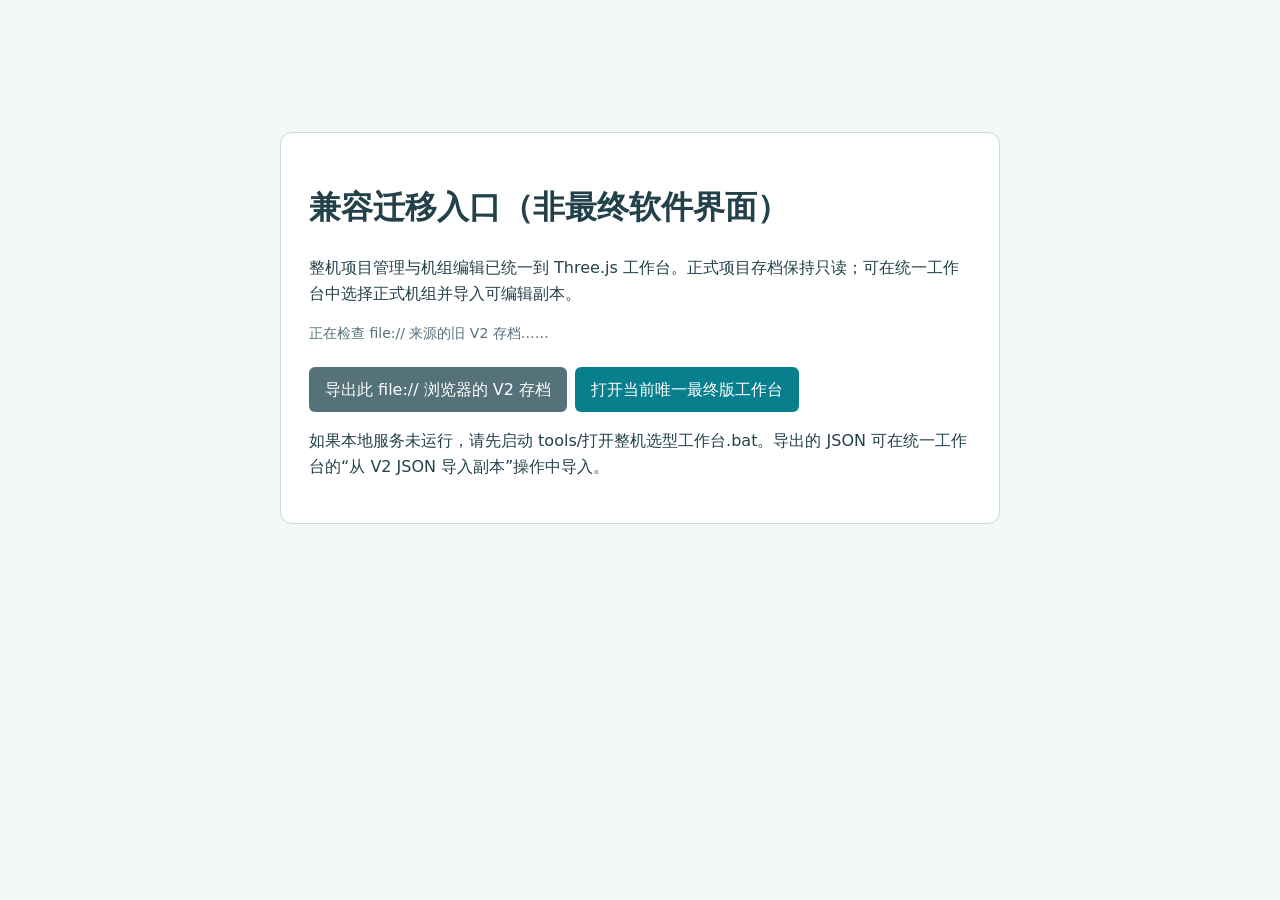
==== src/03-整机选型工作台/index.html @ b8539952 "backup: save current source and project rules" ====
<!doctype html>
<html lang="zh-CN"><meta charset="utf-8"><meta name="viewport" content="width=device-width,initial-scale=1"><title>P001 整机工作台入口</title>
<style>body{font:16px/1.6 system-ui,"Microsoft YaHei",sans-serif;max-width:720px;margin:12vh auto;padding:24px;color:#23414a;background:#f2f7f7}main{padding:28px;background:white;border:1px solid #c8d9dd;border-radius:12px}button,a{display:inline-block;margin:8px 8px 0 0;padding:10px 16px;border:0;border-radius:6px;background:#087f8c;color:white;text-decoration:none;cursor:pointer;font:inherit}.secondary{background:#55727b}#status{font-size:14px;color:#57717a}</style>
<main><h1>兼容迁移入口（非最终软件界面）</h1><p>整机项目管理与机组编辑已统一到 Three.js 工作台。正式项目存档保持只读；可在统一工作台中选择正式机组并导入可编辑副本。</p><p id="status">正在检查 file:// 来源的旧 V2 存档……</p><button id="export" class="secondary" type="button">导出此 file:// 浏览器的 V2 存档</button><a href="http://127.0.0.1:8765/工业工作台_ThreeJS原型.html">打开当前唯一最终版工作台</a><p>如果本地服务未运行，请先启动 tools/打开整机选型工作台.bat。导出的 JSON 可在统一工作台的“从 V2 JSON 导入副本”操作中导入。</p></main>
<script>
const status=document.getElementById('status');let hasData=false;try{hasData=!!(localStorage.getItem('p001-ahu-project-index-v2')||localStorage.getItem('p001-ahu-project-v2'));status.textContent=hasData?'检测到此 file:// 来源有正式 V2 存档。请先导出 JSON，再进入统一工作台。':'此来源未检测到可读取的 V2 存档；可以直接进入统一工作台。'};}catch{status.textContent='浏览器禁止读取 file:// localStorage。请在原正式工作台可访问的浏览器配置中导出项目 JSON，再从统一工作台导入。'}
document.getElementById('export').addEventListener('click',()=>{try{const payload={projectIndex:JSON.parse(localStorage.getItem('p001-ahu-project-index-v2')||'[]'),currentProject:JSON.parse(localStorage.getItem('p001-ahu-project-v2')||'null')};const blob=new Blob([JSON.stringify(payload,null,2)],{type:'application/json'}),a=document.createElement('a');a.href=URL.createObjectURL(blob);a.download='P001-V2-只读存档导出.json';a.click();setTimeout(()=>URL.revokeObjectURL(a.href),1000);status.textContent='已导出 JSON。文件可在统一工作台中导入为副本，原 V2 存档未修改。';}catch(error){status.textContent='导出失败：'+error.message;}});
</script></html>
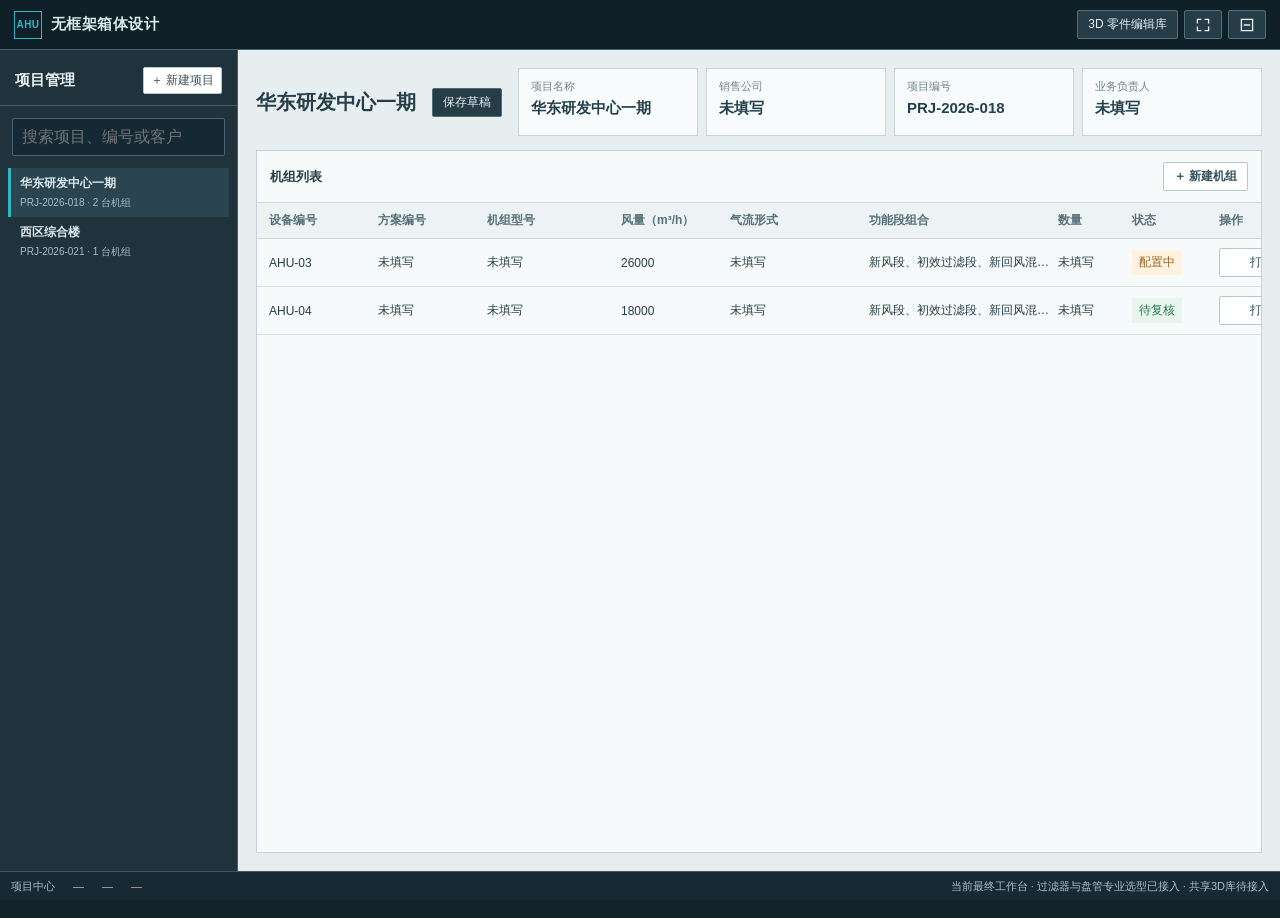
==== commit 64d8d0ef: "refactor: consolidate final workbench source under module 03" ====
--- a/src/03-整机选型工作台/index.html
+++ b/src/03-整机选型工作台/index.html
@@ -1,8 +1,46 @@
 <!doctype html>
-<html lang="zh-CN"><meta charset="utf-8"><meta name="viewport" content="width=device-width,initial-scale=1"><title>P001 整机工作台入口</title>
-<style>body{font:16px/1.6 system-ui,"Microsoft YaHei",sans-serif;max-width:720px;margin:12vh auto;padding:24px;color:#23414a;background:#f2f7f7}main{padding:28px;background:white;border:1px solid #c8d9dd;border-radius:12px}button,a{display:inline-block;margin:8px 8px 0 0;padding:10px 16px;border:0;border-radius:6px;background:#087f8c;color:white;text-decoration:none;cursor:pointer;font:inherit}.secondary{background:#55727b}#status{font-size:14px;color:#57717a}</style>
-<main><h1>兼容迁移入口（非最终软件界面）</h1><p>整机项目管理与机组编辑已统一到 Three.js 工作台。正式项目存档保持只读；可在统一工作台中选择正式机组并导入可编辑副本。</p><p id="status">正在检查 file:// 来源的旧 V2 存档……</p><button id="export" class="secondary" type="button">导出此 file:// 浏览器的 V2 存档</button><a href="http://127.0.0.1:8765/工业工作台_ThreeJS原型.html">打开当前唯一最终版工作台</a><p>如果本地服务未运行，请先启动 tools/打开整机选型工作台.bat。导出的 JSON 可在统一工作台的“从 V2 JSON 导入副本”操作中导入。</p></main>
-<script>
-const status=document.getElementById('status');let hasData=false;try{hasData=!!(localStorage.getItem('p001-ahu-project-index-v2')||localStorage.getItem('p001-ahu-project-v2'));status.textContent=hasData?'检测到此 file:// 来源有正式 V2 存档。请先导出 JSON，再进入统一工作台。':'此来源未检测到可读取的 V2 存档；可以直接进入统一工作台。'};}catch{status.textContent='浏览器禁止读取 file:// localStorage。请在原正式工作台可访问的浏览器配置中导出项目 JSON，再从统一工作台导入。'}
-document.getElementById('export').addEventListener('click',()=>{try{const payload={projectIndex:JSON.parse(localStorage.getItem('p001-ahu-project-index-v2')||'[]'),currentProject:JSON.parse(localStorage.getItem('p001-ahu-project-v2')||'null')};const blob=new Blob([JSON.stringify(payload,null,2)],{type:'application/json'}),a=document.createElement('a');a.href=URL.createObjectURL(blob);a.download='P001-V2-只读存档导出.json';a.click();setTimeout(()=>URL.revokeObjectURL(a.href),1000);status.textContent='已导出 JSON。文件可在统一工作台中导入为副本，原 V2 存档未修改。';}catch(error){status.textContent='导出失败：'+error.message;}});
-</script></html>
+<html lang="zh-CN">
+<head>
+<script src="/src/03-整机选型工作台/js/prototype-segment-fields.js"></script>
+<meta charset="utf-8"><meta name="viewport" content="width=device-width,initial-scale=1">
+<title>AHU 工业工作台 · 最终版本</title>
+<script type="importmap">{"imports":{"three":"/src/03-整机选型工作台/vendor/three/build/three.module.js","three/addons/":"/src/03-整机选型工作台/vendor/three/examples/jsm/"}}</script>
+<link rel="stylesheet" href="/src/03-整机选型工作台/css/prototype-workbench-base.css">
+<link rel="stylesheet" href="/src/03-整机选型工作台/css/prototype-workbench-components.css">
+
+
+<link rel="stylesheet" href="/src/03-整机选型工作台/css/prototype-workbench-overrides.css">
+
+
+
+
+
+
+<script src="/src/03-整机选型工作台/js/prototype-unit-info-validator.js"></script>
+</head>
+<body><div id="outputScroll" hidden></div><div class="app">
+<header class="top"><div class="logo"><i>AHU</i>无框架箱体设计</div><div class="crumb" id="crumb">Three.js 原型 · 独立演示</div><div class="actions"><button class="btn" id="homeBtn" hidden>项目管理</button><button class="btn secondary" id="newUnitBtn" hidden>新建机组</button><button class="btn secondary" id="saveBtn" hidden>保存草稿</button><button class="btn primary" id="drawBtn" hidden>图纸输出</button><button class="btn" id="demoModeBtn" type="button" hidden>返回原型演示</button><button class="btn" id="partsLibraryBtn" type="button">3D 零件编辑库</button><button class="btn" id="projectEditorMax" type="button" hidden aria-label="最大化编辑器">最大化</button><button class="btn" id="projectEditorMin" type="button" hidden aria-label="最小化编辑器">最小化</button><button class="btn fullscreen-exit" id="fullscreenBtn" type="button" aria-label="退出全屏" title="退出全屏" hidden><svg viewBox="0 0 20 20" aria-hidden="true"><path d="M7 3H3v4M13 3h4v4M3 13v4h4M17 13v4h-4"/></svg></button></div></header>
+<section class="screen manager" id="manager"><aside><div class="sidehead"><div class="side-title-row"><h2>项目管理</h2><button class="btn light" id="addProject" type="button">＋ 新建项目</button></div></div><input id="projectSearch" type="search" placeholder="搜索项目、编号或客户"><div class="project-tree" id="projectTree"></div></aside><main><div class="manager-head"><div class="project-title-block"><h1 id="projectName">项目中心</h1><p id="projectSubtitle"></p></div><div class="project-summary"><div class="metric"><small>项目名称</small><b id="metricCode">—</b></div><div class="metric"><small>销售公司</small><b id="metricUnits">—</b></div><div class="metric"><small>项目编号</small><b id="metricPhase">—</b></div><div class="metric"><small>业务负责人</small><b id="metricState">—</b></div></div></div><div class="unit-area"><div class="area-head"><span>机组列表</span><button class="btn light" id="addUnit" onclick="window.addPrototypeUnit&&window.addPrototypeUnit()">＋ 新建机组</button></div><div class="unit-table" id="unitTable"></div></div></main></section>
+<section class="screen workspace" id="workspace" hidden><nav class="stages" aria-label="任务导航"><button class="stage" data-stage="机组资料">机组资料</button><button class="stage active" data-stage="功能段配置">功能段配置</button><button class="stage" data-stage="检查与复核">检查与复核</button><button class="stage" data-stage="图纸预览">图纸预览</button></nav><div class="workspace-grid" id="workspaceGrid">
+<aside class="palette" id="palette"><div class="pane-head"><b>功能段库</b><small>拖拽添加 →</small></div><div class="palette-note">从列表拖入中央组合区；段卡片可继续拖拽排序。</div><div class="palette-groups" id="paletteGroups"></div><div class="library-foot">当前段序与气流方向一致。点击中央段卡片可在右侧编辑输入。</div></aside>
+<main class="center" id="center"><div class="center-head"><strong>机组段序与结构预览</strong><span class="hint" id="compositionMeta"></span><div class="view-controls" id="viewControls"><button data-view="side" class="active">侧视</button><button data-view="top">俯视</button><button data-view="end">端视</button><button data-view="six">六面图</button></div></div><div class="composition"><div class="composition-title"><b>功能段组合区</b><span>拖入添加 · 拖动排序 · 点击编辑</span></div><div class="dropzone" id="dropzone" aria-label="功能段组合区"></div><div class="view-area" id="viewArea"></div></div></main>
+<aside class="inputs" id="inputs"><div class="pane-head"><b id="inputTitle">功能段输入项</b><small>当前段 · 表单滚动</small></div><div class="input-scroll"><div class="input-grid" id="inputGrid"></div><div class="input-actions"><small id="inputNotice">修改输入后需重新确认本段</small><button class="btn primary" id="confirmSegment">确认当前段数据</button></div></div></aside><div class="stage-placeholder" id="stagePlaceholder" hidden><div class="card"><h2 id="placeholderTitle"></h2><p id="placeholderText"></p></div></div>
+</div></section>
+<dialog class="formal-dialog" id="formalProjectDialog"><header><h2>正式方案</h2><p>读取只读预览，或把所选机组映射为原型项目副本。正式 V2 数据始终只读保留；专业七段式计算结果不导入。</p></header><div class="dialog-body"><label>正式项目<select id="formalProjectSelect"></select></label><label>机组<select id="formalUnitSelect"></select></label><p id="formalReadNotice" role="status"></p></div><footer><button class="btn light" id="formalDialogCancel" type="button">取消</button><button class="btn" id="formalDialogImport" type="button">导入所选机组副本</button><button class="btn primary" id="formalDialogLoad" type="button">载入只读视图</button></footer></dialog>
+<footer class="status"><span id="statusLocation">项目中心</span><span id="statusDims">—</span><span id="statusCount">—</span><span id="statusConfirm">—</span><span class="push">DOM 交互原型 V2 · 示意数据</span></footer>
+</div>
+<script src="/src/03-整机选型工作台/js/prototype-workbench-bootstrap.js"></script>
+<script src="/src/03-整机选型工作台/js/prototype-drawing-revision.js"></script>
+<script src="/src/03-整机选型工作台/js/prototype-axonometric-scene.js"></script>
+<script src="/src/03-整机选型工作台/js/prototype-output-panel.js"></script>
+<script type="module" src="/src/03-整机选型工作台/js/three-preview.js"></script>
+<dialog class="joint-dialog" id="jointDialog" aria-label="护板节点结构示意"><div class="joint-head"><b>护板节点结构示意 · 50W</b><button type="button" id="jointClose">关闭</button></div><div class="joint-body"><img id="jointDrawing" src="/src/03-整机选型工作台/assets/profile-nodes-50w.png" alt="50W一二三号型材截面及一加二、二加三装配节点图"><p>50W节点几何按用户提供的型材图及配合装配图.dwg生成，并在示意模型中查看方向关系；不代表当前正式方案或实物已完成校核。</p></div></dialog>
+<script src="/src/03-整机选型工作台/js/prototype-profile-assets.js"></script><script src="/src/03-整机选型工作台/js/prototype-joint-dialog-entry.js"></script>
+<script src="/src/03-整机选型工作台/js/prototype-parts-navigation.js"></script>
+<script src="/src/03-整机选型工作台/data/outdoor-conditions.js"></script><script src="/src/03-整机选型工作台/js/prototype-weather.js"></script>
+<script src="/src/01-过滤器选型/data/filter-database.js"></script><script src="/src/01-过滤器选型/js/filter-data-io.js"></script><script src="/src/02-盘管选型/data/coil-database.js"></script><script src="/src/02-盘管选型/data/coil-section-database.js"></script><script src="/src/02-盘管选型/js/coil-data-io.js"></script><script src="/src/02-盘管选型/js/coil-selector.js"></script><script src="/src/03-整机选型工作台/js/prototype-project-store.js"></script><script src="/src/03-整机选型工作台/js/selection-handoff.js"></script><script src="/src/03-整机选型工作台/js/prototype-selection-handoff.js"></script><script src="/src/03-整机选型工作台/js/prototype-selection-ui.js"></script><script src="/src/03-整机选型工作台/js/prototype-airflow-compat.js"></script><script src="/src/03-整机选型工作台/js/prototype-project-ui.js"></script><script src="/src/03-整机选型工作台/js/prototype-professional-actions.js"></script>
+<script src="/src/03-整机选型工作台/js/prototype-interaction-overrides.js"></script>
+<script src="/src/03-整机选型工作台/js/prototype-workbench-mode.js"></script><script src="/src/03-整机选型工作台/js/prototype-drawing-bridge.js"></script><script src="/src/03-整机选型工作台/js/prototype-cad-inputs.js"></script><script src="/src/03-整机选型工作台/js/prototype-drawing.js"></script><script src="/src/03-整机选型工作台/js/current-version-badge.js"></script></body></html>
+
+
+\n
--- a/src/03-整机选型工作台/css/prototype-workbench-base.css
+++ b/src/03-整机选型工作台/css/prototype-workbench-base.css
@@ -0,0 +1,21 @@
+:root{font-family:"Segoe UI","Microsoft YaHei UI","Microsoft YaHei",sans-serif;color:#dce8ec;background:#14222a;--dark:#14242c;--mid:#20343e;--line:#38525d;--accent:#32b5c4;--paper:#eef3f4;--ink:#263e48;--muted:#68818a}*{box-sizing:border-box}html,body{height:100%;margin:0;overflow:hidden}button,input,select{font:inherit}button{cursor:pointer}button:focus-visible,input:focus-visible,select:focus-visible{outline:2px solid var(--accent);outline-offset:1px}[hidden]{display:none!important}.app{height:100dvh;min-height:600px;display:grid;grid-template-rows:50px minmax(0,1fr) 29px}.top{display:flex;align-items:center;gap:12px;padding:0 14px;background:#102029;border-bottom:1px solid #42616d;white-space:nowrap}.logo{font-weight:700;font-size:15px;letter-spacing:.03em}.logo i{display:inline-grid;place-items:center;width:28px;height:28px;margin-right:9px;border:1px solid var(--accent);color:var(--accent);font-style:normal;font-size:10px}.crumb{color:#a9c1c9;font-size:12px;overflow:hidden;text-overflow:ellipsis}.crumb b{color:#fff}.top .actions{margin-left:auto;display:flex;gap:6px}.btn{height:29px;padding:0 10px;border:1px solid #526e78;background:#263d48;color:#e4eff2;border-radius:2px;font-size:12px}.btn:hover{background:#385663}.btn.primary{background:#128b9b;border-color:#2caab9}.btn.light{background:#fff;color:#35505a;border-color:#b7c9ce}.btn.light:hover{background:#e7f3f5}.status{display:flex;align-items:center;gap:18px;padding:0 11px;background:#172a33;border-top:1px solid #3d5862;font-size:11px;color:#acc0c7;white-space:nowrap;overflow:hidden}.status b{color:#edf5f6}.status .push{margin-left:auto}.warn{color:#e4af62}.ok{color:#79c6a4}.project-context-menu{position:fixed;z-index:30;min-width:142px;padding:5px;background:#fff;border:1px solid #9db4bc;box-shadow:0 8px 18px #1b344033;color:#294652}.project-context-menu button{display:block;width:100%;padding:8px 10px;border:0;background:transparent;color:inherit;text-align:left;font-size:12px}.project-context-menu button:hover{background:#e5f3f5;color:#087989}.project-context-menu button.danger{color:#a5423b}.project-form{display:grid;grid-template-columns:repeat(3,minmax(0,1fr));gap:12px;padding:18px;overflow:auto;background:#f7fafb}.project-form h2,.project-form .form-note,.project-form .project-form-actions{grid-column:1/-1}.project-form h2{margin:0;color:#23414d;font-size:17px}.project-form .form-note{margin:-5px 0 2px;color:#66808a;font-size:12px}.project-form label{display:flex;flex-direction:column;gap:6px;color:#4f6e78;font-size:12px}.project-form input,.project-form select{height:34px;padding:0 9px;border:1px solid #bdcdd2;background:#fff;color:#243e49;border-radius:2px}.project-form input[readonly]{background:#eef5f6;color:#58717a}.project-form .project-form-actions{display:flex;justify-content:flex-end;gap:8px;padding-top:4px}.manager-head{gap:16px}.manager-head .project-title-block{min-width:220px}.manager-head .project-summary{flex:1;display:grid;grid-template-columns:repeat(4,minmax(118px,1fr));gap:8px}.manager-head+.project-summary{display:none}.manager-head .metric{min-height:76px}.new-project-title{color:#23414d}
+.screen{min-height:0}.manager{display:grid;grid-template-columns:238px minmax(0,1fr);background:#e7eef0;color:var(--ink)}.manager aside{display:flex;flex-direction:column;min-height:0;background:#20333d;color:#e5eff2;border-right:1px solid #46616c}.manager .sidehead{padding:17px 15px 11px;border-bottom:1px solid #415a65}.manager h2{margin:0 0 4px;font-size:15px}.manager small{color:#a9bec6}.manager input{width:calc(100% - 24px);margin:12px;padding:9px;border:1px solid #47636f;background:#152934;color:white}.project-tree{overflow:auto;min-height:0;padding:0 8px}.project-tree button{display:block;width:100%;padding:10px;border:0;border-left:3px solid transparent;background:transparent;color:#dce9ed;text-align:left;font-size:12px}.project-tree button.active{border-color:var(--accent);background:#2a4550}.project-tree small{display:block;margin-top:4px}.manager main{min-width:0;min-height:0;display:flex;flex-direction:column;padding:18px;gap:14px}.manager-head{display:flex;align-items:center;justify-content:space-between}.manager-head h1{margin:0;font-size:20px}.manager-head p{margin:4px 0 0;color:#6a818a;font-size:12px}.project-summary{display:grid;grid-template-columns:repeat(4,1fr);gap:8px}.metric{padding:13px;border:1px solid #c7d5d9;background:#f8fbfb}.metric small{display:block;color:#6d858d;font-size:11px}.metric b{display:block;margin-top:5px;font-size:18px;color:#23414d}.unit-area{min-height:0;display:flex;flex-direction:column;border:1px solid #c4d3d8;background:#f7fafb}.area-head{display:flex;align-items:center;justify-content:space-between;padding:11px 13px;border-bottom:1px solid #cedbde;font-size:13px;font-weight:700}.unit-table{overflow:auto;min-height:0}.unit-row{display:grid;grid-template-columns:1.4fr 1fr 1fr 1fr auto;align-items:center;gap:12px;padding:13px;border-bottom:1px solid #d7e1e4;font-size:12px}.unit-row:hover{background:#edf6f7}.unit-row b{display:block;font-size:13px}.unit-row small{display:block;margin-top:3px;color:#6d858d}.unit-row .chip{width:max-content;padding:4px 7px;background:#fff2df;color:#986426}.unit-row .chip.good{background:#e7f5ee;color:#287852}
+.workspace{display:grid;grid-template-rows:41px minmax(0,1fr);background:#e6edef;color:var(--ink)}.stages{display:flex;align-items:stretch;background:#1d303a;border-bottom:1px solid #3c5963}.stage{min-width:124px;padding:0 15px;border:0;border-right:1px solid #39535e;background:transparent;color:#b2c6ce;text-align:left;font-size:12px}.stage.active{color:white;background:#2b4651;box-shadow:inset 0 -3px var(--accent)}.stage::before{content:"●";margin-right:8px;color:#6f8c96}.stage.active::before{color:var(--accent)}.workspace-grid{display:grid;grid-template-columns:215px minmax(0,1fr) 302px;min-height:0}.palette{display:flex;flex-direction:column;min-height:0;background:#1c303a;color:#e2edf0;border-right:1px solid #47616c}.pane-head{height:43px;flex:none;display:flex;align-items:center;justify-content:space-between;padding:0 11px;border-bottom:1px solid #3e5862;font-size:12px}.palette-note{padding:9px 11px;color:#a4bac2;font-size:11px;line-height:1.5}.palette-groups{overflow:auto;min-height:0;padding:0 8px 10px}.palette h3{margin:10px 3px 6px;color:#83b2be;font-size:11px;font-weight:600}.library-item{display:block;width:100%;margin:4px 0;padding:8px 9px;border:1px solid #3b5964;background:#27414c;color:#e2edf0;text-align:left;font-size:12px;cursor:grab}.library-item:hover{border-color:var(--accent);background:#31525f}.library-item:active{cursor:grabbing}.library-item small{display:block;margin-top:3px;color:#a0b8c0;font-size:10px}.library-foot{margin-top:auto;padding:10px;border-top:1px solid #3c5660;color:#aec1c8;font-size:11px;line-height:1.5}
+.center{min-width:0;min-height:0;display:grid;grid-template-rows:43px minmax(0,1fr) 195px;background:#dfe8ea}.center-head{display:flex;align-items:center;gap:10px;padding:0 12px;border-bottom:1px solid #b9cbd0;background:#f5f8f8}.center-head strong{font-size:13px}.center-head .hint{font-size:11px;color:#708790}.center-head .view-controls{display:flex;gap:4px;margin-left:auto}.view-controls button{height:27px;padding:0 8px;border:1px solid #bccdd1;background:white;color:#47616b;font-size:11px}.view-controls button.active{background:#d6eef1;border-color:#2ca6b6;color:#0b7888}.composition{display:flex;flex-direction:column;min-height:0;margin:10px 10px 7px;border:1px solid #b7c9ce;background:#f8fbfa}.composition-title{height:36px;flex:none;display:flex;align-items:center;justify-content:space-between;padding:0 11px;border-bottom:1px solid #d3dfe2;font-size:11px;color:#647e87}.composition-title b{color:#294854;font-size:12px}.dropzone{display:flex;align-items:center;gap:4px;min-height:105px;flex:none;overflow-x:auto;padding:11px;background:#ecf3f4;border-bottom:1px solid #c6d5d9}.dropzone.dragover{background:#d7f1f4;box-shadow:inset 0 0 0 2px #31aaba}.segment{position:relative;flex:0 0 auto;min-width:90px;height:76px;padding:8px 7px;border:1px solid #8faab3;border-top:3px solid #537984;background:#f9fcfc;color:#29424d;text-align:left;cursor:grab}.segment.selected{border-color:#159aac;border-top-color:#159aac;background:#dff3f5}.segment.dragging{opacity:.45}.segment b{display:block;font-size:11px}.segment small{display:block;margin-top:6px;color:#647e87;font-size:10px}.segment .grip{position:absolute;right:7px;top:7px;color:#77959f}.view-area{min-height:0;flex:1;display:grid;place-items:center;overflow:hidden;background-image:linear-gradient(#dce6e770 1px,transparent 1px),linear-gradient(90deg,#dce6e770 1px,transparent 1px);background-size:23px 23px}.view-area svg{display:block;width:min(94%,960px);height:94%;max-height:300px}.view-area svg text{fill:#385762;font-family:inherit;font-size:12px}.view-area svg .body{fill:#e2edf0;stroke:#426773;stroke-width:2}.view-area svg .edge{fill:none;stroke:#6c8b96;stroke-width:2}.view-area svg .air{fill:none;stroke:#1196a8;stroke-width:3;marker-end:url(#arrow)}.view-area svg .selected-rect{fill:#c5e9ed;stroke:#159aac;stroke-width:2.5}.six-grid{width:100%;height:100%;display:grid;grid-template-columns:repeat(3,1fr);grid-template-rows:repeat(2,1fr);gap:6px;padding:8px}.face{min-width:0;min-height:0;display:flex;flex-direction:column;align-items:center;justify-content:center;gap:5px;border:1px solid #bdcdd2;background:#f9fbfb;font-size:11px;color:#506b75}.face i{display:block;width:70%;height:50%;border:2px solid #7898a2;background:repeating-linear-gradient(90deg,#e8f1f3 0 18%,#a8bec5 18% 19%);transform:skewY(-3deg)}.face:nth-child(3n) i{width:45%}.view-label{color:#607b84;font-size:11px}
+.inputs{min-height:0;display:flex;flex-direction:column;border-top:1px solid #aebfc5;background:#f5f8f8}.inputs .pane-head{height:34px;border-bottom:1px solid #cbd9dd;color:#2a4752}.inputs .pane-head small{color:#6e8790}.input-scroll{min-height:0;overflow:auto;flex:1;padding:9px 12px}.input-grid{display:grid;grid-template-columns:repeat(4,minmax(110px,1fr));gap:9px}.field{display:block;min-width:0;color:#59717b;font-size:11px}.field span{display:block;margin-bottom:4px}.field input,.field select{width:100%;height:29px;padding:0 7px;border:1px solid #bccdd2;background:#fff;color:#2a4650;border-radius:2px;font-size:12px}.input-actions{display:flex;align-items:center;justify-content:space-between;gap:8px;margin-top:10px}.input-actions small{color:#7a6a50;font-size:11px}.input-actions .btn{height:26px}
+.outputs{display:flex;flex-direction:column;min-height:0;overflow:hidden;border-left:1px solid #b6c8ce;background:#f2f6f6}.outputs .pane-head{border-color:#c7d6da;color:#2c4751;background:#e9f0f1}.output-scroll{min-height:0;flex:1;overflow:auto;padding:10px}.output-card{margin-bottom:8px;border:1px solid #c5d5d9;background:#fff}.output-card h3{margin:0;padding:8px 9px;border-bottom:1px solid #d5e0e3;font-size:11px;color:#47636d}.output-card dl{display:grid;grid-template-columns:1fr auto;gap:7px;margin:0;padding:10px;font-size:11px}.output-card dt{color:#6b838b}.output-card dd{margin:0;color:#2a4650;font-weight:600;text-align:right}.output-note{padding:8px 9px;border-left:3px solid #d49a45;background:#fff7eb;color:#785e39;font-size:11px;line-height:1.45}.result-empty{padding:14px;color:#66808a;font-size:12px;line-height:1.6}.outputs .foot{flex:none;padding:9px 10px;border-top:1px solid #c6d5d9;font-size:11px;color:#667f88}
+.professional-card{margin-top:9px;border:1px solid #b7cbd1;background:#f8fbfb;padding:10px}.professional-card h3{margin:0 0 6px;color:#2c5965;font-size:12px}.professional-card p{margin:0 0 8px;color:#607b84;font-size:11px;line-height:1.5}.professional-actions{display:flex;flex-wrap:wrap;gap:6px}.professional-actions a{display:inline-flex;align-items:center;min-height:27px;padding:0 8px;border:1px solid #a9c4cb;background:#eaf5f6;color:#23616d;text-decoration:none;font-size:11px}.professional-actions a:hover{background:#d9eff1;border-color:#43a8b5}.workflow-state{display:inline-block;margin:0 0 8px;padding:3px 6px;background:#fff2df;color:#94632b;font-size:10px}
+.formal-readonly .workspace-grid{grid-template-columns:minmax(0,1fr) 302px}.formal-readonly #palette,.formal-readonly #inputs{display:none!important}.formal-readonly .composition-title span{color:#94632b}.formal-dialog{width:min(520px,calc(100vw - 32px));border:1px solid #93afb7;padding:0;background:#f8fbfb;color:#284651}.formal-dialog::backdrop{background:#14242c99}.formal-dialog header{padding:14px 16px;border-bottom:1px solid #d0dfe2}.formal-dialog h2{margin:0;font-size:16px}.formal-dialog p{margin:6px 0 0;color:#64808a;font-size:12px;line-height:1.5}.formal-dialog .dialog-body{display:grid;gap:10px;padding:16px}.formal-dialog label{display:grid;gap:5px;font-size:12px;color:#59717b}.formal-dialog select{height:34px;padding:0 8px;border:1px solid #b8cbd0;background:#fff;color:#284651}.formal-dialog footer{display:flex;justify-content:flex-end;gap:7px;padding:12px 16px;border-top:1px solid #d0dfe2}
+.stage-placeholder{grid-column:1/-1;display:grid;place-items:center;padding:20px}.stage-placeholder .card{width:min(680px,100%);padding:24px;border:1px solid #b9cbd0;background:#f8fbfb}.stage-placeholder h2{margin:0 0 8px;font-size:17px}.stage-placeholder p{margin:0;font-size:12px;line-height:1.7;color:#66808a}
+.stage-placeholder:has(.unit-overview){display:block;overflow:auto;background:#e7eef0}.unit-overview{width:100%;max-width:none;margin:0 auto;padding:12px 18px;color:#294651}.unit-overview h2{margin:0;font-size:18px}.unit-overview .overview-head{display:flex;align-items:center;justify-content:space-between;margin-bottom:10px}.unit-overview .overview-grid{display:grid;grid-template-columns:repeat(2,minmax(0,1fr));gap:12px}.unit-overview .overview-card{padding:12px;border:1px solid #c2d2d6;background:#f9fbfb}.unit-overview .overview-card h3{margin:0 0 10px;font-size:13px}.unit-overview .overview-fields{display:grid;grid-template-columns:repeat(2,minmax(0,1fr));gap:9px 12px}.unit-overview label{display:grid;min-width:0;gap:5px;color:#58727b;font-size:11px}.unit-overview label.field-wide{grid-column:1/-1}.unit-overview input{width:100%;height:34px;padding:0 9px;border:1px solid #b9cbd0;border-radius:2px;background:#fff;color:#294651}.unit-overview input.field-editable{border-color:#9fbfc6;background:#fff;color:#183f4c;box-shadow:inset 3px 0 #1699aa}.unit-overview input.field-editable:focus{border-color:#1798a9;box-shadow:inset 3px 0 #1698a9,0 0 0 2px #1798a922}.unit-overview input.field-editable:disabled{border-color:#ccd8db;background:#edf2f3;color:#667d85;box-shadow:none;cursor:not-allowed}.unit-overview .field-readonly{display:flex;align-items:center;min-height:34px;padding:0 9px;border:1px solid #d2dddf;background:#edf3f4;color:#647b83}.unit-overview .overview-actions{display:flex;align-items:center;gap:10px;margin-top:8px}.unit-overview .inline-error{min-height:16px;color:#a33a30;font-size:11px}.unit-overview .section-value{display:flex;align-items:center;gap:8px;color:#3d5963;font-size:12px}.section-dialog{width:min(590px,calc(100vw - 32px));max-height:calc(100dvh - 32px);padding:0;border:1px solid #8eaab2;background:#f8fbfb;color:#294651}.section-dialog::backdrop{background:#14242c99}.section-dialog header,.section-dialog footer{padding:13px 16px;border-bottom:1px solid #d0dfe2}.section-dialog footer{display:flex;justify-content:flex-end;gap:8px;border:0;border-top:1px solid #d0dfe2}.section-dialog h2{margin:0;font-size:16px}.section-dialog .section-body{display:grid;gap:12px;padding:16px}.section-dialog p{margin:0;color:#5d7780;font-size:12px;line-height:1.6}.section-dialog .overview-fields{display:grid;grid-template-columns:1fr 1fr;gap:10px}.section-dialog label{display:grid;gap:5px;color:#58727b;font-size:11px}.section-dialog input{height:32px;padding:0 8px;border:1px solid #b9cbd0;background:white;color:#294651}.section-dialog .section-pending{padding:10px;border:1px solid #e0c68e;background:#fff7e8;color:#89642a}
+@media(max-width:1366px){.workspace-grid{grid-template-columns:190px minmax(0,1fr) 278px}.center{grid-template-rows:41px minmax(0,1fr) 180px}.input-grid{grid-template-columns:repeat(3,minmax(100px,1fr))}.top .secondary{display:none}.stage{min-width:110px}}
+.view-area svg .symbol{fill:none;stroke:#476c78;stroke-width:2;vector-effect:non-scaling-stroke}.view-area svg .symbol-fill{fill:#bfd4d9;stroke:#476c78;stroke-width:1.5;vector-effect:non-scaling-stroke}.view-area svg .port{fill:#fff7e9;stroke:#bb7a2d;stroke-width:2;vector-effect:non-scaling-stroke}.view-area svg .port-line{fill:none;stroke:#b2762e;stroke-width:1.5;marker-end:url(#portArrow);vector-effect:non-scaling-stroke}.view-area svg .door{fill:none;stroke:#a27742;stroke-width:1.5;stroke-dasharray:5 3;vector-effect:non-scaling-stroke}.view-area svg .dim-line{fill:none;stroke:#63808a;stroke-width:1;vector-effect:non-scaling-stroke}.view-area svg .unit-label{font-size:10px;fill:#58747e}.view-area svg .selected-rect{fill:#d6eef0;stroke:#159aac;stroke-width:2.5;vector-effect:non-scaling-stroke}.view-area svg .air{stroke:#1196a8;stroke-width:2;vector-effect:non-scaling-stroke}.face svg{width:88%;height:70%;max-height:none}.face{gap:2px}.face i{display:none}.view-area .six-grid svg text{font-size:13px}.input-grid{grid-template-columns:repeat(4,minmax(105px,1fr))}.input-scroll{padding-bottom:14px}
+.view-area.is-3d{cursor:grab;touch-action:none;background:radial-gradient(circle at 54% 48%,#f9fcfb,#e7f0f2 72%)}.view-area.is-3d:active{cursor:grabbing}.view-area.is-3d svg{width:100%;height:100%;max-height:none}.view-area svg .model-side{fill:#e8f2f4;fill-opacity:.8;stroke:#55747e;stroke-width:1.5}.view-area svg .model-side.cutaway{fill-opacity:.28}.view-area svg .model-top{fill:#f8fbfb;stroke:#68858e;stroke-width:1.5}.view-area svg .model-end{fill:#bfd1d7;stroke:#526f7a;stroke-width:1.5}.view-area svg .model-selected{fill:#b7e7ed;fill-opacity:.75;stroke:#0796a9;stroke-width:2.5}.view-area svg .model-selected.cutaway{fill-opacity:.2}.view-area svg .model-base{fill:#738f99;stroke:#4e6e79;stroke-width:1}.view-area svg .model-component{fill:#d9e9ed;fill-opacity:.7;stroke:#47717e;stroke-width:1.5}.view-area svg .model-component .symbol{stroke:#285767;stroke-width:2.5}.view-area svg .model-port{fill:#ffe9cb;stroke:#b77528;stroke-width:2}.view-area svg .model-door{fill:#f9f4e9;fill-opacity:.4;stroke:#ae7a39;stroke-width:1.5;stroke-dasharray:5 3}.view-area svg .model-label{fill:#244a57;font-size:12px;font-weight:600}.view-area svg .model-dim{fill:none;stroke:#64818a;stroke-width:1}.view-area svg .model-leader{fill:none;stroke:#aa6f2a;stroke-width:1.5}.view-area svg .model-callout{fill:#8b5f25;font-size:12px}.view-area svg .model-help{fill:#68808a;font-size:11px}
+.view-area.three-mode{position:relative;display:block;background:radial-gradient(circle at 55% 35%,#f9fcfd,#dce9ed 85%);touch-action:none}.view-area.three-mode canvas{width:100%;height:100%;display:block}.three-hud{pointer-events:none;position:absolute;left:13px;top:12px;padding:8px 10px;background:#f6fafbe8;border:1px solid #bdd1d8;color:#31505b;font-size:11px;line-height:1.65}.three-hud b{display:block;color:#1d4552;font-size:12px}.three-guide{pointer-events:none;position:absolute;left:13px;bottom:10px;color:#57727c;font-size:11px;background:#f4fafbd9;padding:4px 7px}.view-area .six-grid{overflow:hidden}.view-area .face img{display:block;width:100%;height:75%;object-fit:contain}.view-area .face i{display:none}
+.app{min-height:0}.workspace-grid{grid-template-columns:190px minmax(0,1fr) 296px}.center{grid-template-rows:43px minmax(0,1fr)}.composition{margin:8px;min-height:0}.dropzone{min-height:98px;padding:8px}.inputs{min-width:0;border-top:0;border-left:1px solid #b6c8ce}.inputs .pane-head{height:43px}.input-grid{grid-template-columns:repeat(2,minmax(0,1fr));gap:10px}.input-scroll{padding:12px}.input-actions{align-items:stretch;flex-direction:column}.input-actions .btn{height:32px}.view-area .six-grid{min-height:0}
+@media(max-width:1200px){.workspace-grid{grid-template-columns:168px minmax(0,1fr) 260px}.input-grid{grid-template-columns:1fr}.palette-note{font-size:10px}.center-head .hint{display:none}}
+.view-area.three-mode canvas{cursor:grab}.view-area.three-mode canvas:active{cursor:grabbing}.three-orbit-buttons{position:absolute;right:12px;bottom:10px;display:flex;align-items:center;gap:3px;padding:4px;background:#f4fafbe8;border:1px solid #bdd1d8;color:#31505b;font-size:11px}.three-orbit-buttons span{padding:0 5px}.three-orbit-buttons button{height:25px;min-width:25px;padding:0 5px;border:1px solid #a8c3cc;background:#fff;color:#31505b}.three-orbit-buttons button:hover{background:#d9edf0}
+.joint-dialog{width:min(680px,calc(100vw - 32px));max-height:calc(100dvh - 32px);padding:0;border:1px solid #63818b;background:#f6fafb;color:#23414b;box-shadow:0 18px 55px #071a25a6}.joint-dialog::backdrop{background:#0d2029b8}.joint-head{display:flex;align-items:center;justify-content:space-between;padding:11px 15px;background:#19323d;color:#eaf4f6;font-size:14px}.joint-head button{border:1px solid #7898a2;background:#294b58;color:#fff;padding:4px 10px}.joint-body{overflow:auto;max-height:calc(100dvh - 90px);padding:15px}.joint-body svg,.joint-body img{display:block;width:100%;height:auto;border:1px solid #cadadd;background:#fff}.joint-body p{font-size:11px;line-height:1.6;color:#5c737c}
+.composition-title #jointDetailBtn{height:25px;margin-left:auto;padding:0 8px;border:1px solid #9fbcc4;background:#e4f1f3;color:#285969;font-size:11px}
+.composition-title .cad-source-badge{margin-left:auto;padding:3px 7px;border:1px solid #b7cbd0;background:#eef6f7;color:#47707b}.composition-title #panelSeriesSelect{height:25px;margin-left:5px;padding:0 5px;border:1px solid #9fbcc4;background:#fff;color:#285969;font-size:11px}.composition-title #disassemblyBtn{height:25px;margin-left:5px;padding:0 8px;border:1px solid #9fbcc4;background:#e4f1f3;color:#285969;font-size:11px}.composition-title #disassemblyBtn.active{background:#167f90;border-color:#167f90;color:#fff}.panel-inspector{position:absolute;top:12px;right:12px;width:min(245px,43%);padding:10px;background:#f5fafbed;border:1px solid #9dbbc4;color:#284955;font-size:11px;line-height:1.4;box-shadow:0 5px 20px #29434b29}.panel-inspector b{display:block;margin-bottom:6px;font-size:12px}.panel-inspector select{width:100%;height:28px;border:1px solid #a9c3ca;background:#fff;color:#284955}.panel-edges{display:grid;grid-template-columns:repeat(2,1fr);gap:4px;margin:8px 0}.panel-edges span{padding:4px;background:#e7f0f2}.panel-edges strong{display:inline;color:#127c8e}.panel-actions{display:flex;gap:5px}.panel-actions button{flex:1;padding:5px 2px;border:1px solid #96b5be;background:#fff;color:#275262;font-size:11px}.panel-inspector small{display:block;margin-top:7px;color:#617b83}.panel-sizes{display:grid;gap:3px;margin:7px 0;padding:6px;background:#fff;border:1px solid #c8d8dc}.panel-sizes span{display:flex;justify-content:space-between}.panel-sizes strong{color:#285969}
+@media(max-width:1200px){.composition-title span{display:none}}
--- a/src/03-整机选型工作台/css/prototype-workbench-components.css
+++ b/src/03-整机选型工作台/css/prototype-workbench-components.css
@@ -0,0 +1,31 @@
+/* 机组资料：左侧输入、右侧示意，保持固定工作区内滚动。 */
+.unit-info-layout{display:grid;grid-template-columns:minmax(0,1.75fr) minmax(300px,.9fr);gap:12px;align-items:start}.unit-info-form{display:grid;grid-template-columns:1fr;gap:10px;min-width:0}.unit-info-form .overview-card{min-width:0}.unit-info-form .overview-fields{grid-template-columns:repeat(2,minmax(0,1fr))}.unit-info-decision{display:grid;gap:10px;min-width:0}.section-decision{border-left:3px solid #179cb0!important}.section-source-row{display:flex;justify-content:space-between;gap:10px;padding:7px 0;border-bottom:1px solid #e0e9eb;color:#708892;font-size:11px}.section-source-row strong{max-width:65%;color:#315763;text-align:right;overflow-wrap:anywhere}.section-velocity-status{margin:10px 0 0;color:#68818a;font-size:12px;line-height:1.5}.unit-visual-panel{min-width:0;padding:12px;border:1px solid #b9cdd2;background:#f8fbfb}.unit-visual-head{display:flex;align-items:flex-start;justify-content:space-between;gap:8px;margin-bottom:9px;color:#294f5b}.unit-visual-head b{display:block;font-size:13px}.unit-visual-head small{display:block;margin-top:3px;color:#708892;font-size:10px}.visual-badge{padding:3px 7px;border:1px solid #afc8ce;background:#eaf5f6;color:#187487;font-size:10px;white-space:nowrap}.airflow-form-options{display:grid;grid-template-columns:repeat(2,minmax(0,1fr));gap:7px}.airflow-form-option{display:flex!important;align-items:center;gap:8px;min-height:48px;padding:7px 8px;border:1px solid #c4d5d9;background:#fff;color:#3e5b65!important;cursor:pointer}.airflow-form-option.selected{border-color:#1798a9;background:#eaf6f7;box-shadow:inset 3px 0 #1798a9}.airflow-form-option input{width:14px;height:14px;flex:none;margin:0;accent-color:#168f9f}.airflow-form-option input:disabled{cursor:not-allowed}.airflow-form-code{display:grid;place-items:center;width:28px;height:27px;border:1px solid #d1e0e3;background:#f1f6f7;color:#277181;font-size:10px;font-weight:700}.airflow-form-copy{display:grid;gap:3px;min-width:0}.airflow-form-copy b{font-size:11px;color:#315763}.airflow-form-copy small{font-size:10px;color:#718991}.airflow-form-note{margin:8px 0 0;color:#70858c;font-size:10px;line-height:1.5}.unit-visual-frame{position:relative;min-height:210px;display:grid;place-items:center;border:1px solid #c5d8dc;background:#f2f7f8;overflow:hidden}.unit-visual-frame img{display:block;width:100%;height:210px;object-fit:contain}.visual-caption{position:absolute;right:7px;bottom:6px;padding:3px 6px;background:#fff9eccc;border:1px solid #dec991;color:#8b692c;font-size:10px}.unit-dimension-strip{display:grid;grid-template-columns:repeat(3,1fr);gap:5px;margin-top:8px}.unit-dimension-strip span{padding:6px 5px;background:#edf5f6;color:#65808a;font-size:10px;text-align:center}.unit-dimension-strip b{display:block;margin-top:3px;color:#294f5b;font-size:11px}.unit-visual-note{margin:8px 0 0;color:#708892;font-size:10px;line-height:1.5}
+@media(max-width:1060px){.unit-info-layout{grid-template-columns:minmax(0,1.5fr) minmax(230px,1fr);gap:10px}.unit-info-form{gap:10px}.unit-visual-frame,.unit-visual-frame img{height:180px;min-height:180px}}
+@media(max-width:820px){.unit-info-layout{grid-template-columns:1fr}.unit-visual-panel{order:-1}.unit-visual-frame,.unit-visual-frame img{height:160px;min-height:160px}}
+
+/* 2026-09-29: final workbench — compact visual segment source and text-only assembly chain. */
+.workspace-grid{grid-template-columns:178px minmax(0,1fr) 296px}
+.palette .pane-head small{display:none}.palette-note{padding:7px 10px;font-size:10px;line-height:1.4}.palette-groups{display:grid;grid-template-columns:repeat(2,minmax(0,1fr));gap:6px;padding:7px;align-content:start}.palette h3{display:none}.library-item{position:relative;min-height:76px;margin:0;padding:5px 4px 6px;border-color:#3d5d69;background:#243e49;text-align:center;font-size:10px;line-height:1.25}.library-item::before{content:"";position:absolute;left:4px;top:6px;bottom:6px;width:2px;background:#4f7885;opacity:.8}.library-item:hover{background:#31525e}.library-thumb{display:grid;place-items:center;height:45px;margin:0 4px 4px;border:1px solid #55717b;background:#f1f6f6}.library-thumb svg{width:42px;height:38px}.library-item small{display:none}.library-label{display:block;overflow:hidden;color:#e3eff1;text-overflow:ellipsis;white-space:nowrap}.library-foot{padding:8px 9px;font-size:10px;line-height:1.4}
+.center{grid-template-rows:40px minmax(0,1fr)}.center-head{padding:0 10px}.composition{margin:7px;min-height:0}.composition-title{height:33px;padding:0 10px}.composition-title span{font-size:10px}.dropzone{min-height:76px;gap:5px;padding:8px;align-items:stretch;background:#edf3f4}.dropzone.dragover{background:#dceff1;box-shadow:inset 0 0 0 2px #2ca6b6}.segment{display:flex;align-items:center;justify-content:center;min-width:78px;height:58px;padding:5px 7px;border:1px solid #adc3c9;border-top:3px solid #688d97;background:#fbfdfd;text-align:center}.segment::after{content:"›";position:absolute;right:-9px;top:18px;z-index:2;color:#6e8c96;font-size:21px}.segment:last-of-type::after{display:none}.segment b{font-size:11px;line-height:1.35}.segment small{display:none}.segment .grip{right:4px;top:3px;font-size:10px}.segment.selected{border-color:#129aac;border-top-color:#129aac;background:#dff2f4}.segment-insert{display:grid;place-items:center;min-width:84px;border:1px dashed #30a6b4;background:#f8fcfc;color:#087d8d;font-size:10px;line-height:1.4;text-align:center}.segment-insert b{font-size:18px;line-height:1;font-weight:400}.view-area{background-size:24px 24px}.drag-preview-note{position:absolute;top:8px;right:10px;z-index:3;padding:4px 7px;border:1px solid #c2d5da;background:#f7fbfccc;color:#58747d;font-size:10px}
+.inputs .pane-head{height:40px;border-bottom:2px solid #179cb0}.inputs .pane-head b{font-size:13px}.input-scroll{padding:10px}.input-grid{display:block}.segment-form-group{margin:0 0 11px;border:1px solid #d2dfe2;background:#fbfdfd}.segment-form-group h3{display:flex;align-items:center;min-height:30px;margin:0;padding:0 8px;border-bottom:1px solid #dae5e7;background:#eef5f6;color:#295363;font-size:11px}.segment-form-grid{display:grid;grid-template-columns:1fr;gap:7px;padding:8px}.size-options{display:flex;gap:5px;flex-wrap:wrap}.size-option{height:27px;min-width:40px;padding:0 7px;border:1px solid #a9c3ca;background:#fff;color:#315563;font-size:11px}.size-option.active{border-color:#118ea1;background:#128fa2;color:#fff}.size-help{margin:0;padding:0 8px 8px;color:#718993;font-size:10px;line-height:1.45}.input-actions{margin-top:2px}.input-actions .btn{height:31px}.input-actions small{font-size:10px}
+@media(max-width:1200px){.workspace-grid{grid-template-columns:154px minmax(0,1fr) 258px}.palette-groups{gap:4px;padding:5px}.library-item{min-height:70px}.library-thumb{height:39px}.library-thumb svg{width:36px;height:33px}.segment{min-width:67px}.segment-insert{min-width:67px}.view-controls button{padding:0 5px}}
+.library-thumb{height:52px;overflow:hidden;background:linear-gradient(145deg,#f9fcfc,#dfeaec)}.library-thumb svg{width:54px;height:47px;filter:drop-shadow(0 2px 1px #27424a35)}.library-item:hover .library-thumb{border-color:#6dc5d0}.library-item.drag-origin{opacity:.52;outline:2px solid #5dd0dc;outline-offset:1px}.dropzone[data-dragging="true"]{background:#d9eff2;box-shadow:inset 0 0 0 2px #27a5b6}.dropzone[data-dragging="true"]::before{content:"拖至蓝色插入标记处";position:absolute;z-index:4;right:8px;top:5px;padding:3px 6px;background:#127f90;color:#fff;font-size:10px}.dropzone{position:relative}.segment.drop-before{box-shadow:-4px 0 0 #13a9bb,0 0 0 2px #13a9bb;z-index:3}.segment.drop-after{box-shadow:4px 0 0 #13a9bb,0 0 0 2px #13a9bb;z-index:3}.segment.inserted{animation:segmentInsert .26s cubic-bezier(.18,.8,.32,1.12)}.segment.reordered{animation:segmentPulse .25s ease-out}@keyframes segmentInsert{from{opacity:0;transform:translateY(-12px) scale(.86)}to{opacity:1;transform:translateY(0) scale(1)}}@keyframes segmentPulse{0%{box-shadow:0 0 0 0 #13a9bb66}100%{box-shadow:0 0 0 8px #13a9bb00}}
+.segment-drag-placeholder{display:grid;place-items:center;flex:0 0 39px;min-width:0;height:58px;border:2px dashed #129daf;background:#e1f5f6;color:#087a89;font-size:10px;line-height:1.25;text-align:center;animation:slotAppear .16s ease-out}.segment-drag-placeholder b{font-size:18px;font-weight:400;line-height:1}.segment{transition:background .15s ease,border-color .15s ease}.segment.dragging{display:none!important}@keyframes slotAppear{from{opacity:0;transform:scaleX(.55)}to{opacity:1;transform:scaleX(1)}}
+.segment-pointer-ghost{position:fixed;z-index:100;pointer-events:none;min-width:92px;padding:9px 12px;border:2px solid #0b94a6;background:#e0f3f5;box-shadow:0 8px 18px #173d4b44;color:#164f5d;font-size:12px;font-weight:700;text-align:center;white-space:nowrap;will-change:transform}.segment:not(.dragging){touch-action:none}
+
+.section-dialog{width:min(1100px,calc(100vw - 32px));max-height:calc(100dvh - 24px);display:none;grid-template-rows:auto minmax(0,1fr) auto;overflow:hidden}
+.section-dialog[open]{display:grid}
+.section-dialog header{padding:11px 16px}
+.section-dialog header p{margin-top:5px}
+.section-dialog .section-body{min-height:0;max-height:calc(100dvh - 145px);overflow:auto;align-content:start;padding:12px 16px}
+.section-dialog .section-filter{display:grid;grid-template-columns:1fr 1fr 1fr;gap:10px}
+.section-dialog .section-candidate-wrap{max-height:min(44vh,430px);overflow:auto;border:1px solid #bfced2;background:#fff}
+.section-dialog table{width:100%;min-width:850px;border-collapse:collapse;font-size:12px;font-variant-numeric:tabular-nums}
+.section-dialog th,.section-dialog td{padding:6px 7px;border-bottom:1px solid #dbe4e6;text-align:left;white-space:nowrap}
+.section-dialog th{position:sticky;top:0;background:#eaf1f2;color:#395661;z-index:1}
+.section-dialog .section-manual{padding:8px;border:1px solid #c6d4d7;background:#f5f8f8}
+.section-dialog .section-manual summary{cursor:pointer;color:#315a66;font-size:12px}
+.section-dialog .section-manual .overview-fields{margin-top:10px}
+.section-dialog input[type=radio]{width:15px;height:15px;vertical-align:middle}
+.section-dialog footer{padding:9px 16px}
+@media(max-width:700px){.section-dialog{width:calc(100vw - 16px)}.section-dialog .section-filter{grid-template-columns:1fr}.section-dialog .section-body{padding:9px}}
--- a/src/03-整机选型工作台/css/prototype-workbench-overrides.css
+++ b/src/03-整机选型工作台/css/prototype-workbench-overrides.css
@@ -0,0 +1,42 @@
+/* 2026-10-09: consistent flat light treatment for entry controls across the final workbench. */
+.app input:not([type="radio"]):not([type="checkbox"]),.app select,.app textarea{background:#f8fbfc!important;color:#294651!important;border:1px solid #b9cbd0!important;border-radius:2px!important;box-shadow:none!important}
+.app input:not([type="radio"]):not([type="checkbox"])[readonly],.app select:disabled,.app textarea[readonly]{background:#edf3f4!important;color:#71858b!important;border-color:#cbd7da!important}
+.app input:not([type="radio"]):not([type="checkbox"]):disabled,.app select:disabled,.app textarea:disabled{background:#e6ecee!important;color:#89999e!important;border-color:#d0dadd!important;cursor:not-allowed}
+.app .manager aside input[type="search"]{background:#152934!important;color:#fff!important;border-color:#47636f!important}
+.app input[type="radio"],.app input[type="checkbox"]{accent-color:#128b9b}
+.project-form .weather-reference-preview{display:grid;grid-template-columns:1fr 1fr;gap:3px 8px;margin-top:5px;color:#74868c;font-size:10px;font-weight:400}
+.project-form .weather-reference-preview b{color:#405f69;font-weight:600}
+.project-context-menu .context-confirm{display:block;padding:8px 10px 5px;white-space:nowrap;color:#6b4140;font-size:12px;border-bottom:1px solid #dce5e8}
+/* Final scoped cascade: beat the global !important reset without changing other workbench controls. */
+.app #stagePlaceholder .unit-overview input:not([type="radio"]):not([type="checkbox"]),
+.app #stagePlaceholder .unit-overview select{height:34px!important;min-height:34px!important;padding:0 9px!important;box-sizing:border-box!important;border-radius:2px!important}
+.app #stagePlaceholder .unit-overview input.field-editable:not(:disabled){background:#fff!important;color:#183f4c!important;border:1px solid #83b5bf!important;box-shadow:inset 3px 0 #1699aa!important}
+.app #stagePlaceholder .unit-overview select:not(:disabled){background:#fff!important;color:#183f4c!important;border:1px solid #83b5bf!important;box-shadow:inset 3px 0 #1699aa!important}
+.app #stagePlaceholder .unit-overview input.field-editable:not(:disabled):focus{border-color:#168f9f!important;box-shadow:inset 3px 0 #168f9f,0 0 0 2px #1798a922!important}
+.app #stagePlaceholder .unit-overview input.field-editable:disabled,
+.app #stagePlaceholder .unit-overview select:disabled{background:#edf2f3!important;color:#667d85!important;border-color:#ccd8db!important;box-shadow:none!important;cursor:not-allowed!important}
+.app #stagePlaceholder .unit-overview .field-readonly{min-height:34px;background:#edf3f4!important;color:#647b83!important;border:1px solid #d2dddf!important}
+
+.project-form{grid-template-columns:repeat(3,minmax(0,1fr));align-content:start;gap:12px 16px}
+.project-form h2,.project-form .form-note{display:none}
+.project-form label{min-width:0}
+.project-form .weather-field{grid-column:1 / span 2}
+.project-form .weather-values{grid-column:1 / -1;display:grid;align-items:center;min-height:58px;padding:10px 12px;border:1px solid #cbd9dd;background:#eef5f6}
+.project-form .weather-reference-preview{grid-template-columns:repeat(4,minmax(0,1fr));gap:10px;margin:0}
+.project-form .project-form-actions{grid-column:1 / -1}
+.manager main.project-editor-maximized{position:fixed;inset:50px 0 29px 0;z-index:20;padding:24px;background:#e7eef0}
+.manager main.project-editor-maximized .unit-area{height:100%}
+.app.editor-mode [data-current-version-badge],.app.editor-mode #crumb{display:none!important}
+.project-form input,.project-form select{height:34px!important;min-height:34px!important}
+.side-title-row{display:flex;align-items:center;justify-content:space-between;gap:8px}.side-title-row h2{margin:0}.side-title-row .btn{height:27px;padding:0 7px}
+.project-form label{width:auto!important;margin:0!important}.project-form input,.project-form select{width:100%!important;margin:0!important;min-width:0!important}.project-form .weather-field{grid-column:auto}.project-form .weather-values{grid-column:1/-1}
+
+.project-form .weather-values{display:grid!important;grid-template-columns:repeat(4,minmax(0,1fr));gap:16px}.project-form .weather-values label{display:grid;gap:5px}.project-form .weather-values input,.project-form .weather-values select{height:34px!important;min-height:34px!important;width:100%!important;margin:0!important}
+
+#projectEditorMax svg,#projectEditorMin svg{width:16px;height:16px;fill:none;stroke:currentColor;stroke-width:1.7;vertical-align:middle}.app.workspace-minimized .screen{display:none!important}.project-title-block{display:flex;align-items:center;gap:8px;flex-wrap:wrap}.top .crumb,.top [data-current-version-badge]{display:none!important}
+
+.workspace-toolbar{height:36px;display:flex;align-items:center;justify-content:space-between;padding:0 12px;background:#102a34;color:#dce8ec}.workspace-toolbar-actions{display:flex;gap:6px}.workspace{grid-template-rows:36px 41px minmax(0,1fr)}
+
+.top #fullscreenBtn{display:none!important}
+
+.unit-info-layout{grid-template-columns:minmax(0,.9fr) minmax(0,1fr)!important;gap:12px}.unit-overview input,.unit-overview select{height:34px!important;min-height:34px!important}.unit-overview [aria-invalid="true"]{border-color:#b74339!important;outline:1px solid #b74339!important}.unit-info-decision .overview-actions{display:flex;align-items:center;gap:8px;margin-top:10px}.unit-info-decision .overview-actions:has([data-verify-unit]){justify-content:flex-end;flex-wrap:wrap}.unit-info-decision .overview-actions:has([data-verify-unit]) [data-verify-unit]{flex-shrink:0}.workspace-toolbar-actions:empty{display:none}@media(max-width:820px){.unit-info-layout{grid-template-columns:minmax(0,1fr)!important}}
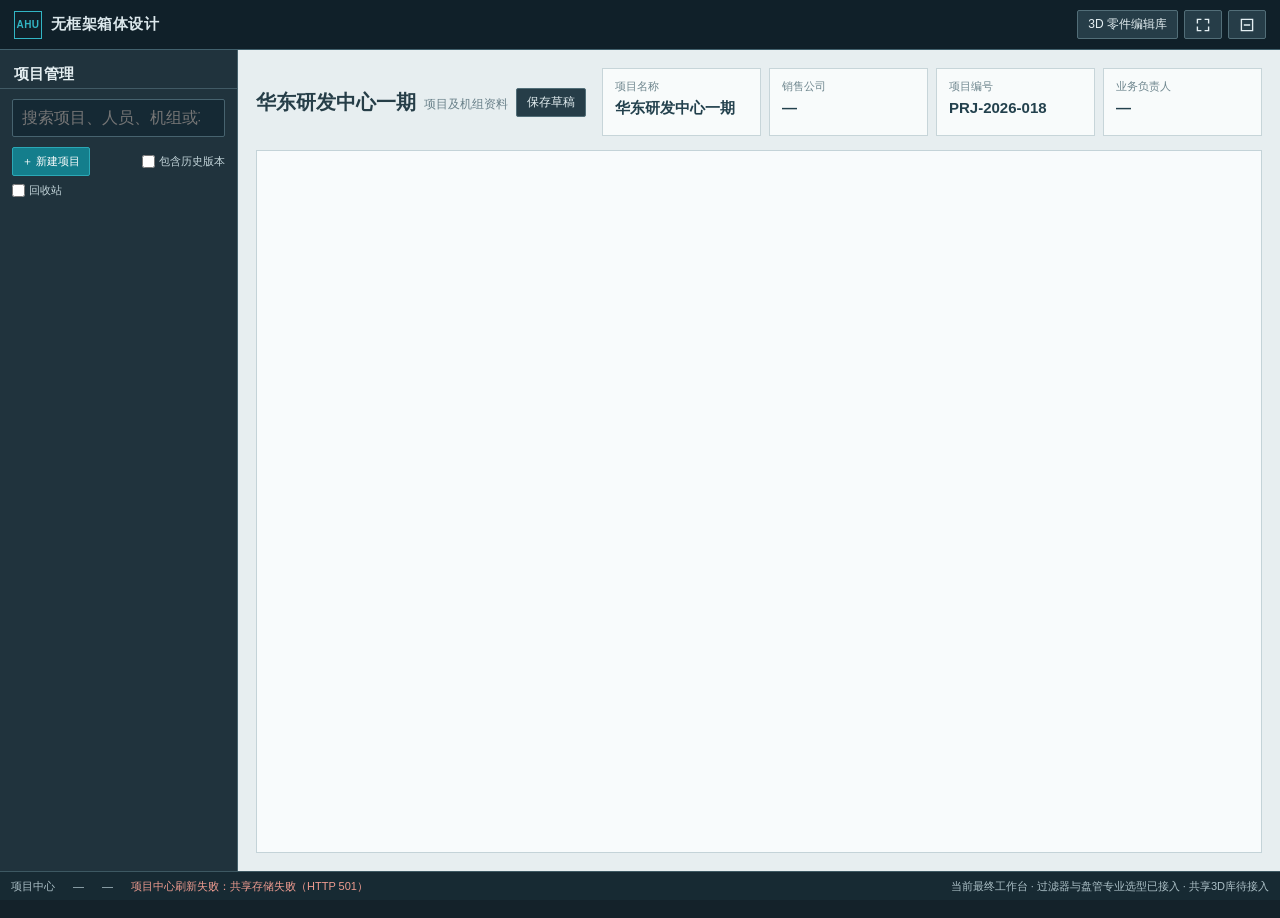
==== commit 06e169ca: "feat: implement confirmed workbench project lifecycle and center" ====
--- a/src/03-整机选型工作台/index.html
+++ b/src/03-整机选型工作台/index.html
@@ -10,6 +10,7 @@
 
 
 <link rel="stylesheet" href="/src/03-整机选型工作台/css/prototype-workbench-overrides.css">
+<link rel="stylesheet" href="/src/03-整机选型工作台/css/prototype-project-center-view.css">
 
 
 
@@ -38,9 +39,9 @@
 <script src="/src/03-整机选型工作台/js/prototype-profile-assets.js"></script><script src="/src/03-整机选型工作台/js/prototype-joint-dialog-entry.js"></script>
 <script src="/src/03-整机选型工作台/js/prototype-parts-navigation.js"></script>
 <script src="/src/03-整机选型工作台/data/outdoor-conditions.js"></script><script src="/src/03-整机选型工作台/js/prototype-weather.js"></script>
-<script src="/src/01-过滤器选型/data/filter-database.js"></script><script src="/src/01-过滤器选型/js/filter-data-io.js"></script><script src="/src/02-盘管选型/data/coil-database.js"></script><script src="/src/02-盘管选型/data/coil-section-database.js"></script><script src="/src/02-盘管选型/js/coil-data-io.js"></script><script src="/src/02-盘管选型/js/coil-selector.js"></script><script src="/src/03-整机选型工作台/js/prototype-project-store.js"></script><script src="/src/03-整机选型工作台/js/selection-handoff.js"></script><script src="/src/03-整机选型工作台/js/prototype-selection-handoff.js"></script><script src="/src/03-整机选型工作台/js/prototype-selection-ui.js"></script><script src="/src/03-整机选型工作台/js/prototype-airflow-compat.js"></script><script src="/src/03-整机选型工作台/js/prototype-project-ui.js"></script><script src="/src/03-整机选型工作台/js/prototype-professional-actions.js"></script>
+<script src="/src/01-过滤器选型/data/filter-database.js"></script><script src="/src/01-过滤器选型/js/filter-data-io.js"></script><script src="/src/02-盘管选型/data/coil-database.js"></script><script src="/src/02-盘管选型/data/coil-section-database.js"></script><script src="/src/02-盘管选型/js/coil-data-io.js"></script><script src="/src/02-盘管选型/js/coil-selector.js"></script><script src="/src/03-整机选型工作台/js/prototype-project-version.js"></script><script src="/src/03-整机选型工作台/js/prototype-project-store.js"></script><script src="/src/03-整机选型工作台/js/prototype-project-center-view.js"></script><script src="/src/03-整机选型工作台/js/selection-handoff.js"></script><script src="/src/03-整机选型工作台/js/prototype-selection-handoff.js"></script><script src="/src/03-整机选型工作台/js/prototype-selection-ui.js"></script><script src="/src/03-整机选型工作台/js/prototype-airflow-compat.js"></script><script src="/src/03-整机选型工作台/js/prototype-project-ui.js"></script><script src="/src/03-整机选型工作台/js/prototype-professional-actions.js"></script>
 <script src="/src/03-整机选型工作台/js/prototype-interaction-overrides.js"></script>
 <script src="/src/03-整机选型工作台/js/prototype-workbench-mode.js"></script><script src="/src/03-整机选型工作台/js/prototype-drawing-bridge.js"></script><script src="/src/03-整机选型工作台/js/prototype-cad-inputs.js"></script><script src="/src/03-整机选型工作台/js/prototype-drawing.js"></script><script src="/src/03-整机选型工作台/js/current-version-badge.js"></script></body></html>
 
 
-\n+\n
--- a/src/03-整机选型工作台/css/prototype-project-center-view.css
+++ b/src/03-整机选型工作台/css/prototype-project-center-view.css
@@ -0,0 +1,63 @@
+.manager aside .pcv-search{flex:none;width:calc(100% - 24px);margin:10px 12px;padding:9px;border:1px solid #47636f;background:#152934;color:#fff}
+.manager aside:has(.pcv-project-list){overflow:hidden;padding-bottom:8px}
+.pcv-sidebar-heading{flex:none;padding:15px 14px 4px;border-bottom:1px solid #415a65}
+.pcv-sidebar-heading h2{margin:0;font-size:15px}
+.pcv-list-controls{display:flex;flex-wrap:wrap;align-items:center;gap:7px;padding:0 12px 9px}
+.pcv-toggle{display:flex;align-items:center;gap:4px;color:#c3d5da;font-size:11px;white-space:nowrap}
+.pcv-toggle input{width:auto;margin:0;accent-color:#36b8c5}
+.pcv-button{min-height:29px;padding:5px 9px;border:1px solid #b7c9ce;border-radius:2px;background:#fff;color:#35505a;font-size:11px;white-space:nowrap}
+.pcv-button:hover:not(:disabled){background:#e7f3f5}
+.pcv-button:disabled{cursor:wait;opacity:.65}
+.pcv-button.danger{color:#9c403c;border-color:#cfaaa6}
+.pcv-button.small{min-height:25px;padding:3px 7px}
+.pcv-new-project{margin-right:auto;background:#147e8c;color:#fff;border-color:#2ba8b6}
+.pcv-new-project:hover:not(:disabled){background:#106b77;color:#fff}
+.pcv-project-list{flex:1;min-height:0;overflow:auto;padding:0 8px;overscroll-behavior:contain}
+.pcv-project-card{margin:0 0 7px;padding:8px;border:1px solid #445e68;background:#253b45;color:#e8f0f2}
+.pcv-project-card.selected{border-color:#44c0ca;box-shadow:inset 3px 0 #44c0ca;background:#294650}
+.pcv-project-select{display:flex;width:100%;flex-direction:column;gap:3px;padding:2px;border:0;background:transparent;color:inherit;text-align:left}
+.pcv-project-select strong{font-size:12px;color:#f4f8f9}
+.pcv-project-select small,.pcv-project-card small{font-size:10px;color:#b2c5cb;line-height:1.45}
+.pcv-project-select .pcv-retention-notice{color:#f0d59a}
+.pcv-version-list{display:grid;gap:4px;margin:7px 0 0 8px;padding-left:8px;border-left:1px solid #54707a}
+.pcv-version-button{min-height:26px;padding:4px 6px;border:1px solid #536c75;background:#1c3039;color:#dae6e9;text-align:left;font-size:10px}
+.pcv-version-button.selected{border-color:#36b8c5;color:#fff}
+.pcv-context-menu{position:fixed;z-index:12000;display:grid;min-width:150px;gap:4px;padding:6px;border:1px solid #9db4bc;background:#fff;box-shadow:0 8px 18px #1b344033}
+.pcv-context-menu .pcv-button{text-align:left}
+.pcv-empty{padding:24px 12px;color:#82989e;text-align:center;font-size:12px}
+.pcv-detail{display:flex;min-width:0;min-height:0;height:100%;flex:1;flex-direction:column;overflow:hidden;background:#f8fbfc;color:#28444e}
+.pcv-project-heading{display:flex;flex:none;align-items:center;justify-content:space-between;gap:12px;padding:12px 16px;border-bottom:1px solid #d6e1e4;background:#fff}
+.pcv-project-heading p{margin:0 0 3px;color:#6e858c;font-size:10px}
+.pcv-project-heading h2{margin:0;color:#25434d;font-size:19px}
+.pcv-project-heading small{color:#6d8288;font-size:11px}
+.pcv-actions{display:flex;flex-wrap:wrap;justify-content:flex-end;gap:6px}
+.pcv-detail-scroll{min-height:0;flex:1;overflow:auto;padding:12px 16px 18px;overscroll-behavior:contain}
+.pcv-section{margin:0 0 12px;padding:11px 12px;border:1px solid #dce6e8;background:#fff}
+.pcv-section h3{margin:0 0 9px;color:#35545e;font-size:13px}
+.pcv-meta{display:grid;grid-template-columns:repeat(6,minmax(0,1fr));gap:0;margin:0}
+.pcv-meta dt,.pcv-meta dd{min-width:0;padding:5px 7px;border-bottom:1px solid #edf1f2;font-size:11px}
+.pcv-meta dt{color:#71858b}.pcv-meta dd{margin:0;color:#29464f;overflow-wrap:anywhere}
+.pcv-weather-location{margin:-3px 0 8px;color:#71858b;font-size:10px}
+.pcv-weather-grid{display:grid;grid-template-columns:repeat(4,minmax(0,1fr));gap:7px}
+.pcv-weather-cell{display:flex;min-width:0;flex-direction:column;gap:3px;padding:7px;border:1px solid #e0e9eb;background:#f7fafb}
+.pcv-weather-cell span,.pcv-weather-cell small{color:#6f858c;font-size:10px}
+.pcv-weather-cell b{color:#294750;font-size:13px}
+.pcv-units{padding-bottom:0}
+.pcv-units-heading{display:flex;align-items:center;justify-content:space-between;gap:8px}
+.pcv-units-heading h3{margin-bottom:8px}.pcv-units-heading h3 small{color:#73878d;font-size:10px;font-weight:400}
+.pcv-unit-table-wrap{max-height:46vh;overflow:auto;border-top:1px solid #e2e9eb}
+.pcv-unit-table{width:100%;min-width:780px;border-collapse:collapse;font-size:11px}
+.pcv-unit-table th{position:sticky;top:0;z-index:1;background:#edf3f4;color:#60777f;text-align:left;font-weight:600}
+.pcv-unit-table th,.pcv-unit-table td{padding:8px 7px;border-bottom:1px solid #e3ebed;vertical-align:top}
+.pcv-unit-table td{color:#2f4a53;max-width:260px;overflow-wrap:anywhere}
+.pcv-status{flex:none;margin:0;padding:5px 12px;border-top:1px solid #dde6e8;background:#f3f7f8;color:#486871;font-size:11px}
+.pcv-status[data-error="true"]{color:#a33a30;background:#fff4f2}
+.pcv-change-unit{margin:9px 0;padding:8px 9px;border-left:2px solid #95b5be;background:#f7fafb}
+.pcv-change-unit h4{margin:0 0 5px;color:#294a55;font-size:11px}
+.pcv-change-category{margin:6px 0;padding:5px 7px;border:1px solid #e1e9eb;background:#fff}
+.pcv-change-category h5{margin:0 0 4px;color:#58727a;font-size:10px}
+.pcv-change-category p,.pcv-change-field{margin:3px 0;color:#334f58;font-size:10px;overflow-wrap:anywhere}
+.detail-empty{margin:auto}
+.unit-area:has(.pcv-detail){display:flex;min-width:0;min-height:0;flex:1;overflow:hidden;padding:0}
+.unit-area:has(.pcv-detail)>.pcv-detail{min-height:0}
+@media(max-width:1120px){.pcv-meta{grid-template-columns:repeat(4,minmax(0,1fr))}.pcv-weather-grid{grid-template-columns:repeat(2,minmax(0,1fr))}.pcv-project-heading{align-items:flex-start;flex-direction:column}.pcv-actions{justify-content:flex-start}}
